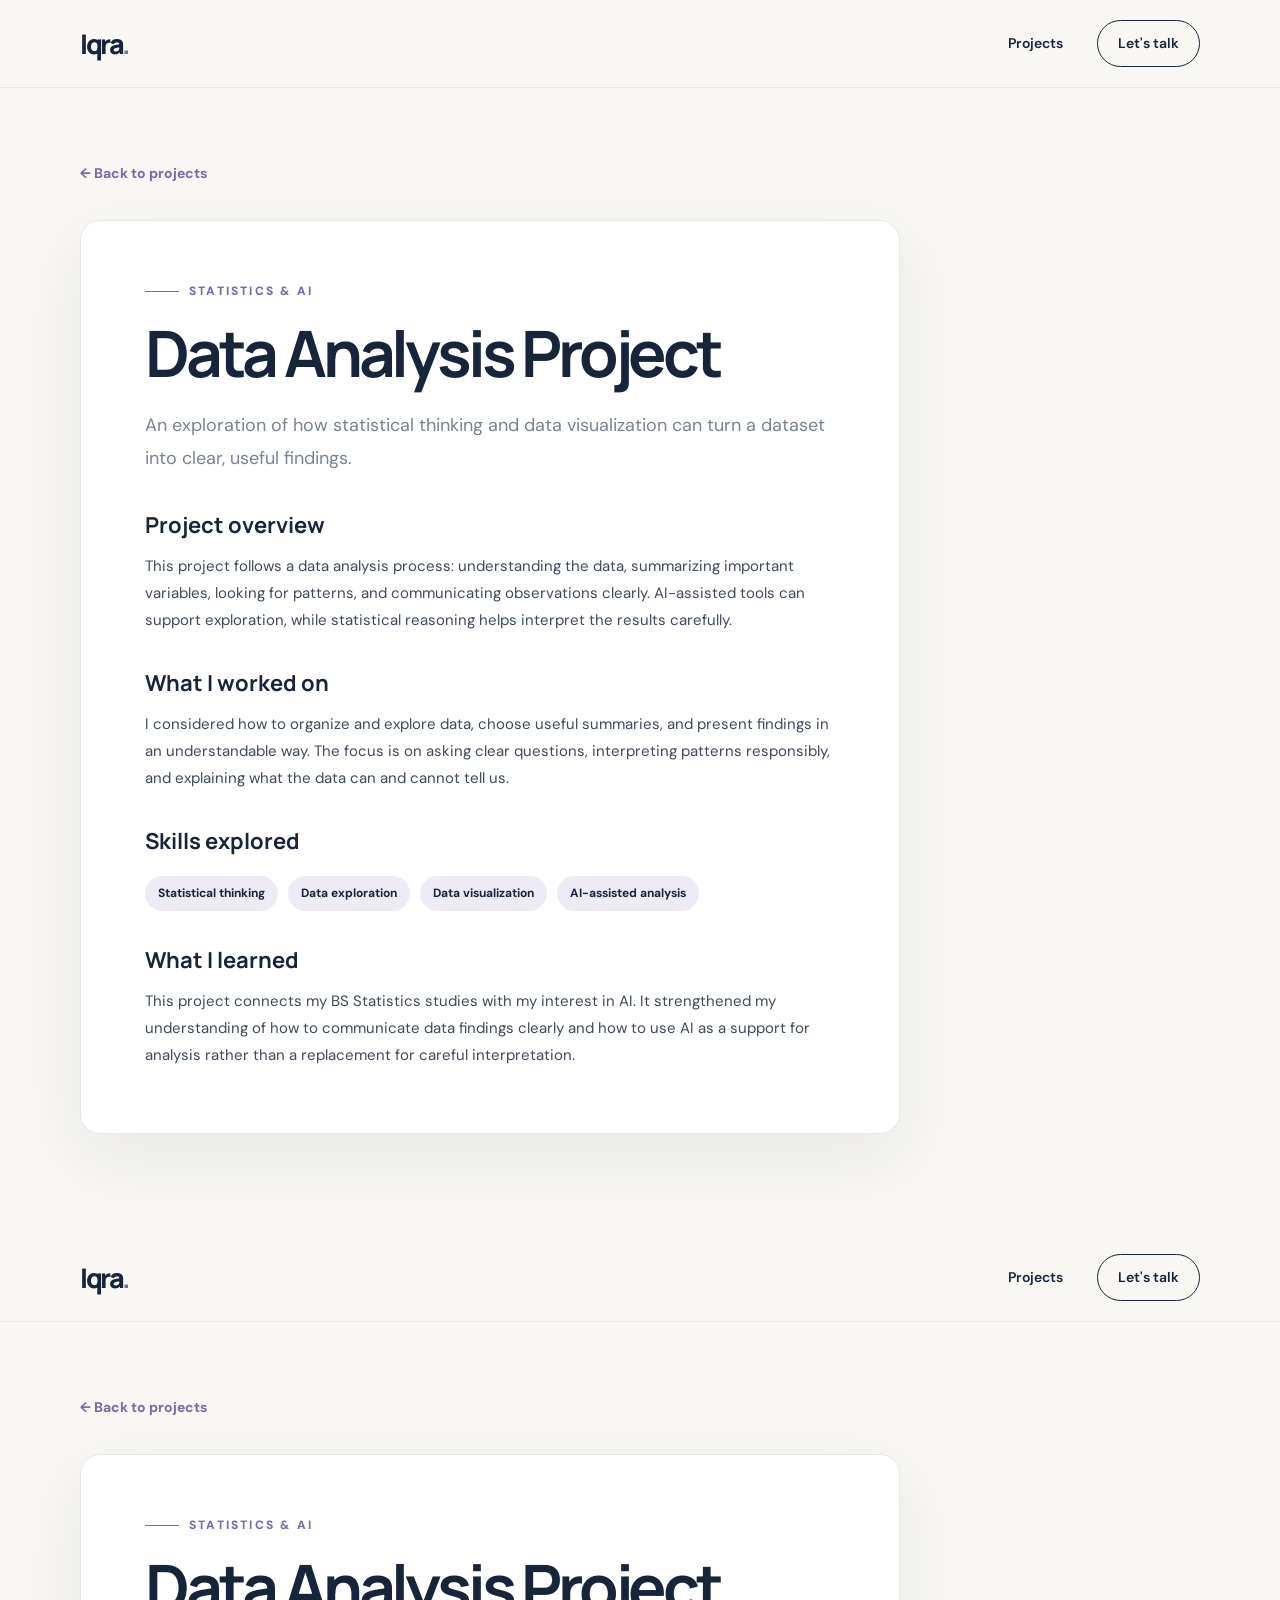
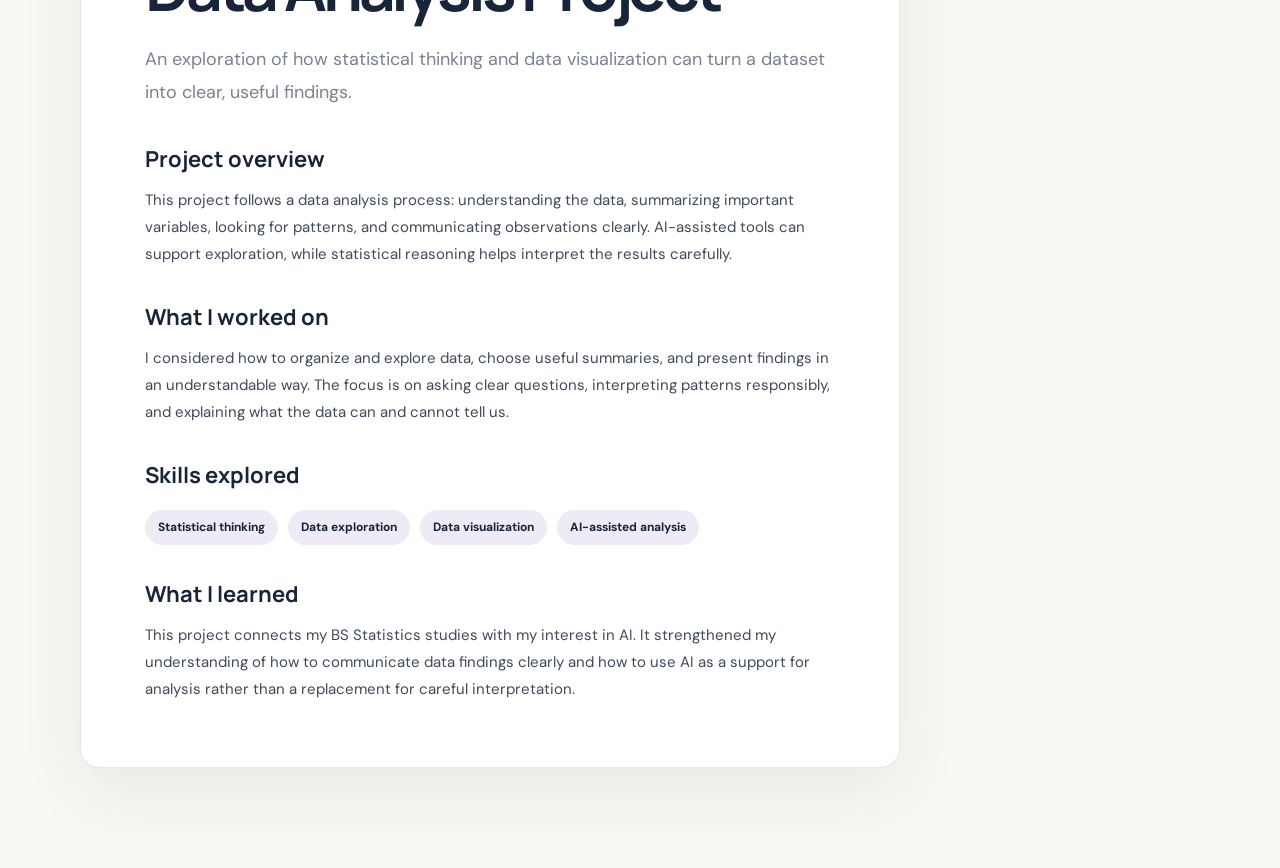
==== data-analysis.html @ e32c8fd0 "Update portfolio website" ====
<!DOCTYPE html>
<html lang="en">
<head>
  <meta charset="UTF-8">
  <meta name="viewport" content="width=device-width, initial-scale=1.0">
  <meta name="description" content="Details about Iqra's statistics and data analysis project.">
  <title>Data Analysis Project | Iqra</title>
  <link rel="preconnect" href="https://fonts.googleapis.com">
  <link rel="preconnect" href="https://fonts.gstatic.com" crossorigin>
  <link href="https://fonts.googleapis.com/css2?family=DM+Sans:wght@400;500;600;700&family=Manrope:wght@600;700;800&display=swap" rel="stylesheet">
  <link rel="stylesheet" href="styles.css">
</head>
<body>
  <header class="header">
    <nav class="nav container" aria-label="Main navigation">
      <a class="logo" href="index.html#home" aria-label="Iqra - Home">
        <span>I</span><span>q</span><span>r</span><span>a</span><b>.</b>
      </a>
      <div class="nav-links">
        <a href="index.html#projects">Projects</a>
        <a class="nav-button" href="index.html#contact">Let's talk</a>
      </div>
    </nav>
  </header>
  <main class="project-detail-section">
    <div class="container">
      <a class="project-back-link" href="index.html#projects">&larr; Back to projects</a>
      <article class="project-detail">
        <p class="eyebrow"><span></span> Statistics &amp; AI</p>
        <h1>Data Analysis Project</h1>
        <p class="project-detail-lead">An exploration of how statistical thinking and data visualization can turn a dataset into clear, useful findings.</p>

        <h2>Project overview</h2>
        <p>This project follows a data analysis process: understanding the data, summarizing important variables, looking for patterns, and communicating observations clearly. AI-assisted tools can support exploration, while statistical reasoning helps interpret the results carefully.</p>

        <h2>What I worked on</h2>
        <p>I considered how to organize and explore data, choose useful summaries, and present findings in an understandable way. The focus is on asking clear questions, interpreting patterns responsibly, and explaining what the data can and cannot tell us.</p>

        <h2>Skills explored</h2>
        <div class="project-tools">
          <span>Statistical thinking</span>
          <span>Data exploration</span>
          <span>Data visualization</span>
          <span>AI-assisted analysis</span>
        </div>

        <h2>What I learned</h2>
        <p>This project connects my BS Statistics studies with my interest in AI. It strengthened my understanding of how to communicate data findings clearly and how to use AI as a support for analysis rather than a replacement for careful interpretation.</p>
      </article>
    </div>
  </main>
</body>
</html>

<!DOCTYPE html>
<html lang="en">
<head>
  <meta charset="UTF-8">
  <meta name="viewport" content="width=device-width, initial-scale=1.0">
  <meta name="description" content="Details about Iqra's statistics and data analysis project.">
  <title>Data Analysis Project | Iqra</title>
  <link rel="preconnect" href="https://fonts.googleapis.com">
  <link rel="preconnect" href="https://fonts.gstatic.com" crossorigin>
  <link href="https://fonts.googleapis.com/css2?family=DM+Sans:wght@400;500;600;700&family=Manrope:wght@600;700;800&display=swap" rel="stylesheet">
  <link rel="stylesheet" href="styles.css">
</head>
<body>
  <header class="header">
    <nav class="nav container" aria-label="Main navigation">
      <a class="logo" href="index.html#home" aria-label="Iqra - Home">
        <span>I</span><span>q</span><span>r</span><span>a</span><b>.</b>
      </a>
      <div class="nav-links">
        <a href="index.html#projects">Projects</a>
        <a class="nav-button" href="index.html#contact">Let's talk</a>
      </div>
    </nav>
  </header>
  <main class="project-detail-section">
    <div class="container">
      <a class="project-back-link" href="index.html#projects">&larr; Back to projects</a>
      <article class="project-detail">
        <p class="eyebrow"><span></span> Statistics &amp; AI</p>
        <h1>Data Analysis Project</h1>
        <p class="project-detail-lead">An exploration of how statistical thinking and data visualization can turn a dataset into clear, useful findings.</p>

        <h2>Project overview</h2>
        <p>This project follows a data analysis process: understanding the data, summarizing important variables, looking for patterns, and communicating observations clearly. AI-assisted tools can support exploration, while statistical reasoning helps interpret the results carefully.</p>

        <h2>What I worked on</h2>
        <p>I considered how to organize and explore data, choose useful summaries, and present findings in an understandable way. The focus is on asking clear questions, interpreting patterns responsibly, and explaining what the data can and cannot tell us.</p>

        <h2>Skills explored</h2>
        <div class="project-tools">
          <span>Statistical thinking</span>
          <span>Data exploration</span>
          <span>Data visualization</span>
          <span>AI-assisted analysis</span>
        </div>

        <h2>What I learned</h2>
        <p>This project connects my BS Statistics studies with my interest in AI. It strengthened my understanding of how to communicate data findings clearly and how to use AI as a support for analysis rather than a replacement for careful interpretation.</p>
      </article>
    </div>
  </main>
</body>
</html>
---- styles.css ----
:root {
  --navy: #17243a;
  --navy-deep: #111d30;
  --purple: #7869a8;
  --purple-light: #a79bc9;
  --cream: #f8f7f3;
  --white: #ffffff;
  --text: #3f4a5a;
  --muted: #798292;
  --line: #e5e7e9;
  --lavender: #eeebf7;
  --lavender-deep: #ddd7ed;
}

* {
  box-sizing: border-box;
  margin: 0;
  padding: 0;
}

html {
  scroll-behavior: smooth;
  scroll-padding-top: 88px;
}

body {
  font-family: "DM Sans", sans-serif;
  color: var(--text);
  background: var(--cream);
  line-height: 1.6;
}

a {
  color: inherit;
  text-decoration: none;
}

.container {
  width: min(1120px, calc(100% - 48px));
  margin-inline: auto;
}

.header {
  height: 88px;
  background: rgba(248, 247, 243, 0.96);
  border-bottom: 1px solid rgba(23, 36, 58, 0.06);
  position: sticky;
  top: 0;
  z-index: 100;
  backdrop-filter: blur(12px);
}

.nav {
  height: 100%;
  display: flex;
  align-items: center;
  justify-content: space-between;
}

.logo {
  font-family: "Manrope", sans-serif;
  font-size: 27px;
  font-weight: 800;
  letter-spacing: -2.5px;
  color: var(--navy);
}

.logo span {
  display: inline-block;
}

.logo b {
  color: var(--purple);
  font-size: 28px;
}

.nav-links {
  display: flex;
  align-items: center;
  gap: 34px;
  font-size: 14px;
  font-weight: 600;
  color: var(--navy);
}

.nav-links > a:not(.nav-button) {
  position: relative;
}

.nav-links > a:not(.nav-button)::after {
  content: "";
  position: absolute;
  left: 0;
  bottom: -7px;
  width: 0;
  height: 2px;
  background: var(--purple);
  transition: width 0.25s ease;
}

.nav-links > a:not(.nav-button):hover::after {
  width: 100%;
}

.nav-button {
  padding: 11px 20px;
  border: 1px solid var(--navy);
  border-radius: 999px;
  transition: 0.25s ease;
}

.nav-button:hover {
  color: var(--white);
  background: var(--navy);
}

.nav-toggle,
.nav-toggle-label {
  display: none;
}

.hero {
  min-height: 650px;
  display: flex;
  align-items: center;
  overflow: hidden;
}

.hero-grid {
  min-height: 650px;
  display: grid;
  grid-template-columns: 54% 46%;
  align-items: center;
}

.hero-content {
  padding: 54px 40px 54px 0;
  position: relative;
  z-index: 2;
}

.eyebrow {
  display: flex;
  align-items: center;
  gap: 10px;
  color: var(--purple);
  font-size: 12px;
  line-height: 1;
  font-weight: 800;
  letter-spacing: 2.2px;
  text-transform: uppercase;
  margin-bottom: 22px;
}

.eyebrow > span {
  width: 34px;
  height: 1px;
  background: var(--purple);
}

h1,
h2,
h3 {
  font-family: "Manrope", sans-serif;
  color: var(--navy);
}

h1 {
  max-width: 580px;
  font-size: clamp(49px, 5.4vw, 74px);
  line-height: 1.06;
  letter-spacing: -4.2px;
  margin-bottom: 24px;
}

h1 em,
h2 em {
  color: var(--purple);
  font-family: Georgia, serif;
  font-weight: 400;
  letter-spacing: -2px;
}

.hero-description {
  max-width: 510px;
  color: var(--muted);
  font-size: 17px;
  line-height: 1.75;
  margin-bottom: 30px;
}

.hero-actions {
  display: flex;
  align-items: center;
  gap: 28px;
}

.button {
  min-height: 52px;
  display: inline-flex;
  align-items: center;
  justify-content: center;
  gap: 20px;
  border-radius: 999px;
  padding: 0 24px;
  font-size: 14px;
  font-weight: 700;
  transition: 0.25s ease;
}

.button svg {
  width: 18px;
  fill: none;
  stroke: currentColor;
  stroke-width: 1.8;
  stroke-linecap: round;
  stroke-linejoin: round;
}

.button-primary {
  color: var(--white);
  background: var(--navy);
  box-shadow: 0 12px 28px rgba(23, 36, 58, 0.12);
}

.button-primary:hover {
  background: var(--purple);
  transform: translateY(-2px);
}

.text-link {
  color: var(--navy);
  font-size: 14px;
  font-weight: 700;
  border-bottom: 1px solid var(--navy);
  padding-bottom: 3px;
}

.text-link span {
  color: var(--purple);
  margin-left: 5px;
}

.hero-meta {
  display: flex;
  align-items: center;
  margin-top: 44px;
}

.hero-meta div {
  min-width: 128px;
  display: grid;
  border-right: 1px solid var(--line);
  padding-right: 24px;
  margin-right: 24px;
}

.hero-meta div:last-child {
  border: 0;
  margin: 0;
}

.hero-meta strong {
  color: var(--navy);
  font-family: "Manrope", sans-serif;
  font-size: 23px;
  line-height: 1;
}

.hero-meta span {
  color: var(--muted);
  font-size: 12px;
  margin-top: 8px;
}

.hero-visual {
  height: 650px;
  position: relative;
  display: grid;
  place-items: center;
  background:
    radial-gradient(circle at 50% 50%, rgba(120, 105, 168, 0.09), transparent 48%);
}

.orbit {
  position: absolute;
  border: 1px solid rgba(120, 105, 168, 0.14);
  border-radius: 50%;
}

.orbit-one {
  width: 500px;
  height: 500px;
}

.orbit-two {
  width: 390px;
  height: 390px;
}

.profile-card {
  width: 330px;
  height: 440px;
  position: relative;
  border-radius: 170px 170px 20px 20px;
  background: linear-gradient(145deg, var(--lavender), #d8d1ea);
  box-shadow: 0 24px 60px rgba(23, 36, 58, 0.12);
  overflow: hidden;
}

.profile-accent {
  width: 290px;
  height: 290px;
  position: absolute;
  right: -95px;
  bottom: -40px;
  border: 1px solid rgba(120, 105, 168, 0.25);
  border-radius: 50%;
  box-shadow: 0 0 0 28px rgba(120, 105, 168, 0.05);
}

.avatar {
  width: 220px;
  height: 220px;
  position: absolute;
  left: 50%;
  top: 78px;
  transform: translateX(-50%);
  display: grid;
  place-items: center;
  border-radius: 50%;
  color: var(--white);
  background: var(--navy);
  border: 10px solid rgba(255, 255, 255, 0.55);
  font-family: "Manrope", sans-serif;
  font-size: 64px;
  font-weight: 800;
  letter-spacing: -5px;
  box-shadow: 0 18px 36px rgba(23, 36, 58, 0.18);
}

.avatar-dots {
  width: 44px;
  height: 44px;
  position: absolute;
  right: -7px;
  bottom: 13px;
  border: 4px solid var(--lavender);
  border-radius: 50%;
  background:
    radial-gradient(circle at 30% 30%, var(--white) 0 4px, transparent 5px),
    var(--purple);
}

.profile-info {
  position: absolute;
  left: 28px;
  bottom: 23px;
  display: grid;
  color: var(--navy);
}

.profile-info span {
  font-size: 10px;
  font-weight: 800;
  letter-spacing: 2px;
  text-transform: uppercase;
}

.profile-info strong {
  font-family: "Manrope", sans-serif;
  font-size: 19px;
  letter-spacing: 2px;
}

.floating-card {
  position: absolute;
  z-index: 3;
  border: 1px solid rgba(23, 36, 58, 0.06);
  background: rgba(255, 255, 255, 0.94);
  box-shadow: 0 18px 45px rgba(23, 36, 58, 0.12);
  backdrop-filter: blur(10px);
}

.chart-card {
  width: 190px;
  right: -20px;
  top: 118px;
  border-radius: 14px;
  padding: 14px 14px 12px;
}

.chart-heading {
  display: flex;
  justify-content: space-between;
  align-items: center;
  color: var(--navy);
  font-size: 9px;
  font-weight: 700;
}

.live-dot {
  display: flex;
  align-items: center;
  gap: 4px;
  color: #5d916d;
  font-size: 8px;
}

.live-dot::before {
  content: "";
  width: 5px;
  height: 5px;
  border-radius: 50%;
  background: #69a77b;
}

.mini-chart {
  height: 70px;
  display: flex;
  align-items: end;
  gap: 7px;
  margin-top: 10px;
  border-bottom: 1px solid var(--line);
}

.mini-chart span {
  width: 14px;
  height: var(--h);
  border-radius: 3px 3px 0 0;
  background: linear-gradient(to top, var(--purple), var(--lavender-deep));
}

.insight-card {
  left: -24px;
  bottom: 118px;
  min-width: 180px;
  display: flex;
  align-items: center;
  gap: 12px;
  border-radius: 12px;
  padding: 11px 14px 11px 11px;
}

.insight-icon {
  width: 38px;
  height: 38px;
  display: grid;
  place-items: center;
  border-radius: 9px;
  background: var(--lavender);
  color: var(--purple);
}

.insight-icon svg {
  width: 20px;
  fill: none;
  stroke: currentColor;
  stroke-width: 1.6;
  stroke-linecap: round;
}

.insight-card div:last-child {
  display: grid;
}

.insight-card small {
  color: var(--muted);
  font-size: 9px;
}

.insight-card strong {
  color: var(--navy);
  font-size: 12px;
}

.section {
  padding: 112px 0;
}

.about {
  background: var(--white);
  border-top: 1px solid var(--line);
  border-bottom: 1px solid var(--line);
}

.section-heading h2 {
  font-size: clamp(38px, 4vw, 54px);
  line-height: 1.12;
  letter-spacing: -3px;
}

.about-grid {
  display: grid;
  grid-template-columns: 48% 52%;
  margin-top: 48px;
  border-top: 1px solid var(--line);
  padding-top: 38px;
}

.about-lead {
  max-width: 500px;
  color: var(--navy);
  font-family: "Manrope", sans-serif;
  font-size: 26px;
  line-height: 1.45;
  font-weight: 700;
  letter-spacing: -1.1px;
}

.about-copy {
  display: grid;
  grid-template-columns: 1fr 1fr;
  gap: 28px;
  color: var(--muted);
  font-size: 15px;
  line-height: 1.8;
  padding-left: 20px;
}

.split-heading {
  display: flex;
  align-items: end;
  justify-content: space-between;
  margin-bottom: 48px;
}

.split-heading > p {
  max-width: 330px;
  color: var(--muted);
  font-size: 14px;
  line-height: 1.75;
  margin-bottom: 6px;
}

.skills-grid {
  display: grid;
  grid-template-columns: repeat(4, 1fr);
  gap: 16px;
}

.skill-card {
  min-height: 310px;
  position: relative;
  border: 1px solid var(--line);
  border-radius: 16px;
  background: var(--white);
  padding: 25px 24px;
  transition: 0.28s ease;
}

.skill-card:hover {
  transform: translateY(-7px);
  box-shadow: 0 18px 40px rgba(23, 36, 58, 0.08);
}

.skill-card.featured {
  background: var(--lavender);
  border-color: var(--lavender);
}

.skill-number {
  position: absolute;
  right: 20px;
  top: 18px;
  color: #babec6;
  font-family: "Manrope", sans-serif;
  font-size: 11px;
  font-weight: 700;
}

.skill-icon {
  width: 48px;
  height: 48px;
  display: grid;
  place-items: center;
  border-radius: 12px;
  color: var(--purple);
  background: var(--lavender);
  margin: 34px 0 35px;
}

.featured .skill-icon {
  background: var(--white);
}

.skill-icon svg {
  width: 24px;
  fill: none;
  stroke: currentColor;
  stroke-width: 1.5;
  stroke-linecap: round;
  stroke-linejoin: round;
}

.skill-card h3 {
  font-size: 17px;
  margin-bottom: 12px;
}

.skill-card p {
  color: var(--muted);
  font-size: 13px;
  line-height: 1.75;
}

.projects {
  background: var(--white);
}

.projects-grid {
  display: grid;
  grid-template-columns: 1fr 1fr;
  gap: 22px;
}

.project-card {
  min-width: 0;
}

.project-link {
  display: block;
  height: 100%;
  border-radius: 16px;
}

.project-link:focus-visible {
  outline: 3px solid var(--purple);
  outline-offset: 5px;
}

.project-preview {
  height: 330px;
  display: grid;
  place-items: center;
  border-radius: 16px;
  overflow: hidden;
}

.preview-one {
  background: #dfe6e4;
}

.preview-two {
  background: #e7e1ee;
}

.preview-window {
  width: 78%;
  height: 235px;
  border-radius: 10px;
  background: var(--white);
  box-shadow: 0 20px 50px rgba(23, 36, 58, 0.14);
  transform: rotate(-2deg);
  overflow: hidden;
}

.window-bar {
  height: 34px;
  display: flex;
  align-items: center;
  gap: 5px;
  border-bottom: 1px solid var(--line);
  padding-left: 12px;
}

.window-bar span {
  width: 6px;
  height: 6px;
  border-radius: 50%;
  background: #d6dae0;
}

.preview-content {
  height: 200px;
  display: flex;
  align-items: center;
  justify-content: space-around;
  padding: 28px;
}

.preview-bars {
  width: 190px;
  height: 130px;
  display: flex;
  align-items: end;
  gap: 12px;
  border-bottom: 1px solid var(--line);
}

.preview-bars span {
  width: 26px;
  height: var(--h);
  border-radius: 5px 5px 0 0;
  background: #7b9a92;
}

.preview-stats {
  display: grid;
  text-align: center;
}

.preview-stats b {
  color: var(--navy);
  font-family: "Manrope", sans-serif;
  font-size: 32px;
}

.preview-stats small {
  color: var(--muted);
  font-size: 9px;
  text-transform: uppercase;
  letter-spacing: 1px;
}

.survey-card {
  width: 260px;
  height: 245px;
  position: relative;
  border-radius: 12px;
  background: var(--white);
  box-shadow: 0 20px 50px rgba(23, 36, 58, 0.14);
  transform: rotate(2deg);
  padding: 24px;
}

.survey-label {
  color: var(--navy);
  font-size: 12px;
  font-weight: 700;
}

.donut {
  width: 130px;
  height: 130px;
  display: grid;
  place-items: center;
  position: absolute;
  left: 22px;
  bottom: 20px;
  border-radius: 50%;
  background: conic-gradient(var(--purple) 0 68%, var(--lavender) 68% 100%);
}

.donut::after {
  content: "";
  width: 88px;
  height: 88px;
  position: absolute;
  border-radius: 50%;
  background: var(--white);
}

.donut div {
  position: relative;
  z-index: 2;
  display: grid;
  text-align: center;
}

.donut strong {
  color: var(--navy);
  font-family: "Manrope", sans-serif;
  font-size: 22px;
}

.donut small {
  color: var(--muted);
  font-size: 8px;
}

.survey-lines {
  width: 75px;
  display: grid;
  gap: 10px;
  position: absolute;
  right: 23px;
  bottom: 48px;
}

.survey-lines span {
  height: 7px;
  border-radius: 4px;
  background: var(--lavender-deep);
}

.survey-lines span:nth-child(2) {
  width: 85%;
}

.survey-lines span:nth-child(3) {
  width: 60%;
}

.project-info {
  display: flex;
  align-items: center;
  justify-content: space-between;
  gap: 12px;
  padding: 20px 4px 0;
}

.project-type {
  color: var(--purple);
  font-size: 10px;
  font-weight: 800;
  letter-spacing: 1.5px;
  text-transform: uppercase;
}

.project-info h3 {
  font-size: 19px;
  margin-top: 5px;
}

.project-arrow {
  width: 42px;
  height: 42px;
  display: grid;
  place-items: center;
  border: 1px solid var(--line);
  border-radius: 50%;
  color: var(--navy);
  transition: 0.25s ease;
}

.project-link:hover .project-arrow {
  color: var(--white);
  background: var(--navy);
  border-color: var(--navy);
  transform: rotate(45deg);
}

.project-detail-section {
  min-height: calc(100vh - 88px);
  padding: 72px 0 100px;
}

.project-back-link {
  display: inline-flex;
  align-items: center;
  gap: 9px;
  color: var(--purple);
  font-size: 14px;
  font-weight: 700;
  margin-bottom: 36px;
}

.project-back-link:hover {
  color: var(--navy);
}

.project-detail {
  max-width: 820px;
  padding: clamp(28px, 6vw, 64px);
  border: 1px solid var(--line);
  border-radius: 20px;
  background: var(--white);
  box-shadow: 0 24px 70px rgba(23, 36, 58, 0.07);
}

.project-detail h1 {
  font-size: clamp(38px, 6vw, 64px);
  margin-bottom: 22px;
}

.project-detail-lead {
  color: var(--muted);
  font-size: 18px;
  line-height: 1.8;
  margin-bottom: 34px;
}

.project-detail h2 {
  font-size: 22px;
  margin: 32px 0 10px;
}

.project-detail p:not(.eyebrow):not(.project-detail-lead) {
  color: var(--text);
  font-size: 15px;
  line-height: 1.8;
}

.project-detail .project-tools {
  display: flex;
  flex-wrap: wrap;
  gap: 10px;
  margin-top: 16px;
}

.project-tools span {
  padding: 8px 13px;
  border-radius: 999px;
  background: var(--lavender);
  color: var(--navy);
  font-size: 12px;
  font-weight: 700;
}

.education-grid {
  display: grid;
  grid-template-columns: 44% 56%;
}

.timeline {
  padding-top: 10px;
}

.timeline-item {
  display: grid;
  grid-template-columns: 18px 90px 1fr;
  gap: 18px;
  position: relative;
  border-top: 1px solid var(--line);
  padding: 32px 0 38px;
}

.timeline-marker {
  width: 10px;
  height: 10px;
  border: 2px solid var(--purple);
  border-radius: 50%;
  margin-top: 7px;
  background: var(--cream);
  box-shadow: 0 0 0 5px var(--lavender);
}

.timeline-year {
  color: var(--purple);
  font-size: 11px;
  font-weight: 800;
  text-transform: uppercase;
  letter-spacing: 1px;
  margin-top: 5px;
}

.timeline-content h3 {
  font-size: 18px;
  margin-bottom: 10px;
}

.timeline-content p {
  max-width: 410px;
  color: var(--muted);
  font-size: 14px;
  line-height: 1.75;
}

.contact {
  background: var(--navy);
  color: var(--white);
  padding: 78px 0;
}

.contact-inner {
  display: flex;
  align-items: center;
  justify-content: space-between;
}

.eyebrow.light {
  color: var(--purple-light);
}

.eyebrow.light > span {
  background: var(--purple-light);
}

.contact h2 {
  color: var(--white);
  font-size: clamp(38px, 4vw, 54px);
  line-height: 1.12;
  letter-spacing: -3px;
}

.contact h2 em {
  color: var(--purple-light);
}

.button-light {
  color: var(--navy);
  background: var(--white);
}

.button-light:hover {
  background: var(--lavender);
  transform: translateY(-2px);
}

.footer {
  background: var(--navy-deep);
  color: #adb4bf;
}

.footer-inner {
  min-height: 100px;
  display: flex;
  align-items: center;
  justify-content: space-between;
}

.footer-logo {
  color: var(--white);
  font-size: 22px;
}

.footer p,
.back-to-top {
  font-size: 12px;
}

.back-to-top {
  color: var(--purple-light);
}

@media (max-width: 980px) {
  .nav-links {
    gap: 20px;
  }

  .hero-grid {
    grid-template-columns: 58% 42%;
  }

  .profile-card {
    width: 290px;
  }

  .chart-card {
    right: -8px;
  }

  .insight-card {
    left: -10px;
  }

  .skills-grid {
    grid-template-columns: 1fr 1fr;
  }

  .about-grid {
    grid-template-columns: 43% 57%;
  }

  .about-copy {
    grid-template-columns: 1fr;
  }
}

@media (max-width: 760px) {
  .container {
    width: min(100% - 36px, 1120px);
  }

  .header {
    height: 72px;
  }

  .nav-toggle-label {
    width: 38px;
    height: 38px;
    display: flex;
    flex-direction: column;
    align-items: center;
    justify-content: center;
    gap: 5px;
    cursor: pointer;
  }

  .nav-toggle-label span {
    width: 20px;
    height: 2px;
    background: var(--navy);
    transition: 0.25s ease;
  }

  .nav-links {
    height: 0;
    position: absolute;
    left: 0;
    right: 0;
    top: 72px;
    display: flex;
    flex-direction: column;
    align-items: stretch;
    gap: 0;
    overflow: hidden;
    background: var(--cream);
    border-bottom: 1px solid var(--line);
    transition: height 0.3s ease;
  }

  .nav-links a {
    padding: 14px 18px;
  }

  .nav-links .nav-button {
    border-radius: 0;
    border: 0;
    border-top: 1px solid var(--line);
  }

  .nav-toggle:checked ~ .nav-links {
    height: 248px;
  }

  .nav-toggle:checked ~ .nav-toggle-label span:first-child {
    transform: translateY(7px) rotate(45deg);
  }

  .nav-toggle:checked ~ .nav-toggle-label span:nth-child(2) {
    opacity: 0;
  }

  .nav-toggle:checked ~ .nav-toggle-label span:last-child {
    transform: translateY(-7px) rotate(-45deg);
  }

  .hero,
  .hero-grid {
    min-height: auto;
  }

  .hero-grid {
    grid-template-columns: 1fr;
  }

  .hero-content {
    padding: 74px 0 30px;
  }

  h1 {
    max-width: 500px;
    font-size: clamp(45px, 13vw, 64px);
  }

  .hero-visual {
    height: 520px;
  }

  .profile-card {
    width: 290px;
    height: 390px;
  }

  .avatar {
    top: 58px;
  }

  .orbit-one {
    width: 430px;
    height: 430px;
  }

  .orbit-two {
    width: 340px;
    height: 340px;
  }

  .chart-card {
    right: 0;
  }

  .insight-card {
    left: 0;
  }

  .section {
    padding: 80px 0;
  }

  .about-grid,
  .education-grid {
    grid-template-columns: 1fr;
  }

  .about-copy {
    padding: 32px 0 0;
  }

  .split-heading {
    display: grid;
    gap: 24px;
  }

  .projects-grid {
    grid-template-columns: 1fr;
  }

  .education-grid {
    gap: 42px;
  }

  .contact-inner {
    align-items: flex-start;
    flex-direction: column;
    gap: 35px;
  }
}

@media (max-width: 520px) {
  .container {
    width: calc(100% - 32px);
  }

  h1 {
    letter-spacing: -3px;
  }

  .hero-description {
    font-size: 15px;
  }

  .hero-actions {
    align-items: flex-start;
    flex-direction: column;
    gap: 18px;
  }

  .hero-meta {
    width: 100%;
  }

  .hero-meta div {
    min-width: 0;
    flex: 1;
    padding-right: 12px;
    margin-right: 12px;
  }

  .hero-meta strong {
    font-size: 20px;
  }

  .hero-visual {
    height: 480px;
  }

  .profile-card {
    width: 250px;
    height: 350px;
  }

  .avatar {
    width: 180px;
    height: 180px;
    top: 55px;
    font-size: 52px;
  }

  .chart-card {
    width: 150px;
    right: -7px;
    top: 72px;
  }

  .mini-chart {
    height: 58px;
    gap: 5px;
  }

  .mini-chart span {
    width: 12px;
  }

  .insight-card {
    min-width: 160px;
    left: -7px;
    bottom: 75px;
  }

  .orbit-one {
    width: 360px;
    height: 360px;
  }

  .orbit-two {
    width: 300px;
    height: 300px;
  }

  .section-heading h2,
  .contact h2 {
    letter-spacing: -2px;
  }

  .about-lead {
    font-size: 22px;
  }

  .skills-grid {
    grid-template-columns: 1fr;
  }

  .skill-card {
    min-height: 260px;
  }

  .project-preview {
    height: 280px;
  }

  .preview-window {
    width: 88%;
  }

  .survey-card {
    transform: scale(0.9) rotate(2deg);
  }

  .timeline-item {
    grid-template-columns: 16px 72px 1fr;
    gap: 10px;
  }

  .timeline-content h3 {
    font-size: 16px;
  }

  .footer-inner {
    min-height: 130px;
    flex-wrap: wrap;
  }

  .footer p {
    order: 3;
    width: 100%;
  }
}
---- styles.css ----
:root {
  --navy: #17243a;
  --navy-deep: #111d30;
  --purple: #7869a8;
  --purple-light: #a79bc9;
  --cream: #f8f7f3;
  --white: #ffffff;
  --text: #3f4a5a;
  --muted: #798292;
  --line: #e5e7e9;
  --lavender: #eeebf7;
  --lavender-deep: #ddd7ed;
}

* {
  box-sizing: border-box;
  margin: 0;
  padding: 0;
}

html {
  scroll-behavior: smooth;
  scroll-padding-top: 88px;
}

body {
  font-family: "DM Sans", sans-serif;
  color: var(--text);
  background: var(--cream);
  line-height: 1.6;
}

a {
  color: inherit;
  text-decoration: none;
}

.container {
  width: min(1120px, calc(100% - 48px));
  margin-inline: auto;
}

.header {
  height: 88px;
  background: rgba(248, 247, 243, 0.96);
  border-bottom: 1px solid rgba(23, 36, 58, 0.06);
  position: sticky;
  top: 0;
  z-index: 100;
  backdrop-filter: blur(12px);
}

.nav {
  height: 100%;
  display: flex;
  align-items: center;
  justify-content: space-between;
}

.logo {
  font-family: "Manrope", sans-serif;
  font-size: 27px;
  font-weight: 800;
  letter-spacing: -2.5px;
  color: var(--navy);
}

.logo span {
  display: inline-block;
}

.logo b {
  color: var(--purple);
  font-size: 28px;
}

.nav-links {
  display: flex;
  align-items: center;
  gap: 34px;
  font-size: 14px;
  font-weight: 600;
  color: var(--navy);
}

.nav-links > a:not(.nav-button) {
  position: relative;
}

.nav-links > a:not(.nav-button)::after {
  content: "";
  position: absolute;
  left: 0;
  bottom: -7px;
  width: 0;
  height: 2px;
  background: var(--purple);
  transition: width 0.25s ease;
}

.nav-links > a:not(.nav-button):hover::after {
  width: 100%;
}

.nav-button {
  padding: 11px 20px;
  border: 1px solid var(--navy);
  border-radius: 999px;
  transition: 0.25s ease;
}

.nav-button:hover {
  color: var(--white);
  background: var(--navy);
}

.nav-toggle,
.nav-toggle-label {
  display: none;
}

.hero {
  min-height: 650px;
  display: flex;
  align-items: center;
  overflow: hidden;
}

.hero-grid {
  min-height: 650px;
  display: grid;
  grid-template-columns: 54% 46%;
  align-items: center;
}

.hero-content {
  padding: 54px 40px 54px 0;
  position: relative;
  z-index: 2;
}

.eyebrow {
  display: flex;
  align-items: center;
  gap: 10px;
  color: var(--purple);
  font-size: 12px;
  line-height: 1;
  font-weight: 800;
  letter-spacing: 2.2px;
  text-transform: uppercase;
  margin-bottom: 22px;
}

.eyebrow > span {
  width: 34px;
  height: 1px;
  background: var(--purple);
}

h1,
h2,
h3 {
  font-family: "Manrope", sans-serif;
  color: var(--navy);
}

h1 {
  max-width: 580px;
  font-size: clamp(49px, 5.4vw, 74px);
  line-height: 1.06;
  letter-spacing: -4.2px;
  margin-bottom: 24px;
}

h1 em,
h2 em {
  color: var(--purple);
  font-family: Georgia, serif;
  font-weight: 400;
  letter-spacing: -2px;
}

.hero-description {
  max-width: 510px;
  color: var(--muted);
  font-size: 17px;
  line-height: 1.75;
  margin-bottom: 30px;
}

.hero-actions {
  display: flex;
  align-items: center;
  gap: 28px;
}

.button {
  min-height: 52px;
  display: inline-flex;
  align-items: center;
  justify-content: center;
  gap: 20px;
  border-radius: 999px;
  padding: 0 24px;
  font-size: 14px;
  font-weight: 700;
  transition: 0.25s ease;
}

.button svg {
  width: 18px;
  fill: none;
  stroke: currentColor;
  stroke-width: 1.8;
  stroke-linecap: round;
  stroke-linejoin: round;
}

.button-primary {
  color: var(--white);
  background: var(--navy);
  box-shadow: 0 12px 28px rgba(23, 36, 58, 0.12);
}

.button-primary:hover {
  background: var(--purple);
  transform: translateY(-2px);
}

.text-link {
  color: var(--navy);
  font-size: 14px;
  font-weight: 700;
  border-bottom: 1px solid var(--navy);
  padding-bottom: 3px;
}

.text-link span {
  color: var(--purple);
  margin-left: 5px;
}

.hero-meta {
  display: flex;
  align-items: center;
  margin-top: 44px;
}

.hero-meta div {
  min-width: 128px;
  display: grid;
  border-right: 1px solid var(--line);
  padding-right: 24px;
  margin-right: 24px;
}

.hero-meta div:last-child {
  border: 0;
  margin: 0;
}

.hero-meta strong {
  color: var(--navy);
  font-family: "Manrope", sans-serif;
  font-size: 23px;
  line-height: 1;
}

.hero-meta span {
  color: var(--muted);
  font-size: 12px;
  margin-top: 8px;
}

.hero-visual {
  height: 650px;
  position: relative;
  display: grid;
  place-items: center;
  background:
    radial-gradient(circle at 50% 50%, rgba(120, 105, 168, 0.09), transparent 48%);
}

.orbit {
  position: absolute;
  border: 1px solid rgba(120, 105, 168, 0.14);
  border-radius: 50%;
}

.orbit-one {
  width: 500px;
  height: 500px;
}

.orbit-two {
  width: 390px;
  height: 390px;
}

.profile-card {
  width: 330px;
  height: 440px;
  position: relative;
  border-radius: 170px 170px 20px 20px;
  background: linear-gradient(145deg, var(--lavender), #d8d1ea);
  box-shadow: 0 24px 60px rgba(23, 36, 58, 0.12);
  overflow: hidden;
}

.profile-accent {
  width: 290px;
  height: 290px;
  position: absolute;
  right: -95px;
  bottom: -40px;
  border: 1px solid rgba(120, 105, 168, 0.25);
  border-radius: 50%;
  box-shadow: 0 0 0 28px rgba(120, 105, 168, 0.05);
}

.avatar {
  width: 220px;
  height: 220px;
  position: absolute;
  left: 50%;
  top: 78px;
  transform: translateX(-50%);
  display: grid;
  place-items: center;
  border-radius: 50%;
  color: var(--white);
  background: var(--navy);
  border: 10px solid rgba(255, 255, 255, 0.55);
  font-family: "Manrope", sans-serif;
  font-size: 64px;
  font-weight: 800;
  letter-spacing: -5px;
  box-shadow: 0 18px 36px rgba(23, 36, 58, 0.18);
}

.avatar-dots {
  width: 44px;
  height: 44px;
  position: absolute;
  right: -7px;
  bottom: 13px;
  border: 4px solid var(--lavender);
  border-radius: 50%;
  background:
    radial-gradient(circle at 30% 30%, var(--white) 0 4px, transparent 5px),
    var(--purple);
}

.profile-info {
  position: absolute;
  left: 28px;
  bottom: 23px;
  display: grid;
  color: var(--navy);
}

.profile-info span {
  font-size: 10px;
  font-weight: 800;
  letter-spacing: 2px;
  text-transform: uppercase;
}

.profile-info strong {
  font-family: "Manrope", sans-serif;
  font-size: 19px;
  letter-spacing: 2px;
}

.floating-card {
  position: absolute;
  z-index: 3;
  border: 1px solid rgba(23, 36, 58, 0.06);
  background: rgba(255, 255, 255, 0.94);
  box-shadow: 0 18px 45px rgba(23, 36, 58, 0.12);
  backdrop-filter: blur(10px);
}

.chart-card {
  width: 190px;
  right: -20px;
  top: 118px;
  border-radius: 14px;
  padding: 14px 14px 12px;
}

.chart-heading {
  display: flex;
  justify-content: space-between;
  align-items: center;
  color: var(--navy);
  font-size: 9px;
  font-weight: 700;
}

.live-dot {
  display: flex;
  align-items: center;
  gap: 4px;
  color: #5d916d;
  font-size: 8px;
}

.live-dot::before {
  content: "";
  width: 5px;
  height: 5px;
  border-radius: 50%;
  background: #69a77b;
}

.mini-chart {
  height: 70px;
  display: flex;
  align-items: end;
  gap: 7px;
  margin-top: 10px;
  border-bottom: 1px solid var(--line);
}

.mini-chart span {
  width: 14px;
  height: var(--h);
  border-radius: 3px 3px 0 0;
  background: linear-gradient(to top, var(--purple), var(--lavender-deep));
}

.insight-card {
  left: -24px;
  bottom: 118px;
  min-width: 180px;
  display: flex;
  align-items: center;
  gap: 12px;
  border-radius: 12px;
  padding: 11px 14px 11px 11px;
}

.insight-icon {
  width: 38px;
  height: 38px;
  display: grid;
  place-items: center;
  border-radius: 9px;
  background: var(--lavender);
  color: var(--purple);
}

.insight-icon svg {
  width: 20px;
  fill: none;
  stroke: currentColor;
  stroke-width: 1.6;
  stroke-linecap: round;
}

.insight-card div:last-child {
  display: grid;
}

.insight-card small {
  color: var(--muted);
  font-size: 9px;
}

.insight-card strong {
  color: var(--navy);
  font-size: 12px;
}

.section {
  padding: 112px 0;
}

.about {
  background: var(--white);
  border-top: 1px solid var(--line);
  border-bottom: 1px solid var(--line);
}

.section-heading h2 {
  font-size: clamp(38px, 4vw, 54px);
  line-height: 1.12;
  letter-spacing: -3px;
}

.about-grid {
  display: grid;
  grid-template-columns: 48% 52%;
  margin-top: 48px;
  border-top: 1px solid var(--line);
  padding-top: 38px;
}

.about-lead {
  max-width: 500px;
  color: var(--navy);
  font-family: "Manrope", sans-serif;
  font-size: 26px;
  line-height: 1.45;
  font-weight: 700;
  letter-spacing: -1.1px;
}

.about-copy {
  display: grid;
  grid-template-columns: 1fr 1fr;
  gap: 28px;
  color: var(--muted);
  font-size: 15px;
  line-height: 1.8;
  padding-left: 20px;
}

.split-heading {
  display: flex;
  align-items: end;
  justify-content: space-between;
  margin-bottom: 48px;
}

.split-heading > p {
  max-width: 330px;
  color: var(--muted);
  font-size: 14px;
  line-height: 1.75;
  margin-bottom: 6px;
}

.skills-grid {
  display: grid;
  grid-template-columns: repeat(4, 1fr);
  gap: 16px;
}

.skill-card {
  min-height: 310px;
  position: relative;
  border: 1px solid var(--line);
  border-radius: 16px;
  background: var(--white);
  padding: 25px 24px;
  transition: 0.28s ease;
}

.skill-card:hover {
  transform: translateY(-7px);
  box-shadow: 0 18px 40px rgba(23, 36, 58, 0.08);
}

.skill-card.featured {
  background: var(--lavender);
  border-color: var(--lavender);
}

.skill-number {
  position: absolute;
  right: 20px;
  top: 18px;
  color: #babec6;
  font-family: "Manrope", sans-serif;
  font-size: 11px;
  font-weight: 700;
}

.skill-icon {
  width: 48px;
  height: 48px;
  display: grid;
  place-items: center;
  border-radius: 12px;
  color: var(--purple);
  background: var(--lavender);
  margin: 34px 0 35px;
}

.featured .skill-icon {
  background: var(--white);
}

.skill-icon svg {
  width: 24px;
  fill: none;
  stroke: currentColor;
  stroke-width: 1.5;
  stroke-linecap: round;
  stroke-linejoin: round;
}

.skill-card h3 {
  font-size: 17px;
  margin-bottom: 12px;
}

.skill-card p {
  color: var(--muted);
  font-size: 13px;
  line-height: 1.75;
}

.projects {
  background: var(--white);
}

.projects-grid {
  display: grid;
  grid-template-columns: 1fr 1fr;
  gap: 22px;
}

.project-card {
  min-width: 0;
}

.project-link {
  display: block;
  height: 100%;
  border-radius: 16px;
}

.project-link:focus-visible {
  outline: 3px solid var(--purple);
  outline-offset: 5px;
}

.project-preview {
  height: 330px;
  display: grid;
  place-items: center;
  border-radius: 16px;
  overflow: hidden;
}

.preview-one {
  background: #dfe6e4;
}

.preview-two {
  background: #e7e1ee;
}

.preview-window {
  width: 78%;
  height: 235px;
  border-radius: 10px;
  background: var(--white);
  box-shadow: 0 20px 50px rgba(23, 36, 58, 0.14);
  transform: rotate(-2deg);
  overflow: hidden;
}

.window-bar {
  height: 34px;
  display: flex;
  align-items: center;
  gap: 5px;
  border-bottom: 1px solid var(--line);
  padding-left: 12px;
}

.window-bar span {
  width: 6px;
  height: 6px;
  border-radius: 50%;
  background: #d6dae0;
}

.preview-content {
  height: 200px;
  display: flex;
  align-items: center;
  justify-content: space-around;
  padding: 28px;
}

.preview-bars {
  width: 190px;
  height: 130px;
  display: flex;
  align-items: end;
  gap: 12px;
  border-bottom: 1px solid var(--line);
}

.preview-bars span {
  width: 26px;
  height: var(--h);
  border-radius: 5px 5px 0 0;
  background: #7b9a92;
}

.preview-stats {
  display: grid;
  text-align: center;
}

.preview-stats b {
  color: var(--navy);
  font-family: "Manrope", sans-serif;
  font-size: 32px;
}

.preview-stats small {
  color: var(--muted);
  font-size: 9px;
  text-transform: uppercase;
  letter-spacing: 1px;
}

.survey-card {
  width: 260px;
  height: 245px;
  position: relative;
  border-radius: 12px;
  background: var(--white);
  box-shadow: 0 20px 50px rgba(23, 36, 58, 0.14);
  transform: rotate(2deg);
  padding: 24px;
}

.survey-label {
  color: var(--navy);
  font-size: 12px;
  font-weight: 700;
}

.donut {
  width: 130px;
  height: 130px;
  display: grid;
  place-items: center;
  position: absolute;
  left: 22px;
  bottom: 20px;
  border-radius: 50%;
  background: conic-gradient(var(--purple) 0 68%, var(--lavender) 68% 100%);
}

.donut::after {
  content: "";
  width: 88px;
  height: 88px;
  position: absolute;
  border-radius: 50%;
  background: var(--white);
}

.donut div {
  position: relative;
  z-index: 2;
  display: grid;
  text-align: center;
}

.donut strong {
  color: var(--navy);
  font-family: "Manrope", sans-serif;
  font-size: 22px;
}

.donut small {
  color: var(--muted);
  font-size: 8px;
}

.survey-lines {
  width: 75px;
  display: grid;
  gap: 10px;
  position: absolute;
  right: 23px;
  bottom: 48px;
}

.survey-lines span {
  height: 7px;
  border-radius: 4px;
  background: var(--lavender-deep);
}

.survey-lines span:nth-child(2) {
  width: 85%;
}

.survey-lines span:nth-child(3) {
  width: 60%;
}

.project-info {
  display: flex;
  align-items: center;
  justify-content: space-between;
  gap: 12px;
  padding: 20px 4px 0;
}

.project-type {
  color: var(--purple);
  font-size: 10px;
  font-weight: 800;
  letter-spacing: 1.5px;
  text-transform: uppercase;
}

.project-info h3 {
  font-size: 19px;
  margin-top: 5px;
}

.project-arrow {
  width: 42px;
  height: 42px;
  display: grid;
  place-items: center;
  border: 1px solid var(--line);
  border-radius: 50%;
  color: var(--navy);
  transition: 0.25s ease;
}

.project-link:hover .project-arrow {
  color: var(--white);
  background: var(--navy);
  border-color: var(--navy);
  transform: rotate(45deg);
}

.project-detail-section {
  min-height: calc(100vh - 88px);
  padding: 72px 0 100px;
}

.project-back-link {
  display: inline-flex;
  align-items: center;
  gap: 9px;
  color: var(--purple);
  font-size: 14px;
  font-weight: 700;
  margin-bottom: 36px;
}

.project-back-link:hover {
  color: var(--navy);
}

.project-detail {
  max-width: 820px;
  padding: clamp(28px, 6vw, 64px);
  border: 1px solid var(--line);
  border-radius: 20px;
  background: var(--white);
  box-shadow: 0 24px 70px rgba(23, 36, 58, 0.07);
}

.project-detail h1 {
  font-size: clamp(38px, 6vw, 64px);
  margin-bottom: 22px;
}

.project-detail-lead {
  color: var(--muted);
  font-size: 18px;
  line-height: 1.8;
  margin-bottom: 34px;
}

.project-detail h2 {
  font-size: 22px;
  margin: 32px 0 10px;
}

.project-detail p:not(.eyebrow):not(.project-detail-lead) {
  color: var(--text);
  font-size: 15px;
  line-height: 1.8;
}

.project-detail .project-tools {
  display: flex;
  flex-wrap: wrap;
  gap: 10px;
  margin-top: 16px;
}

.project-tools span {
  padding: 8px 13px;
  border-radius: 999px;
  background: var(--lavender);
  color: var(--navy);
  font-size: 12px;
  font-weight: 700;
}

.education-grid {
  display: grid;
  grid-template-columns: 44% 56%;
}

.timeline {
  padding-top: 10px;
}

.timeline-item {
  display: grid;
  grid-template-columns: 18px 90px 1fr;
  gap: 18px;
  position: relative;
  border-top: 1px solid var(--line);
  padding: 32px 0 38px;
}

.timeline-marker {
  width: 10px;
  height: 10px;
  border: 2px solid var(--purple);
  border-radius: 50%;
  margin-top: 7px;
  background: var(--cream);
  box-shadow: 0 0 0 5px var(--lavender);
}

.timeline-year {
  color: var(--purple);
  font-size: 11px;
  font-weight: 800;
  text-transform: uppercase;
  letter-spacing: 1px;
  margin-top: 5px;
}

.timeline-content h3 {
  font-size: 18px;
  margin-bottom: 10px;
}

.timeline-content p {
  max-width: 410px;
  color: var(--muted);
  font-size: 14px;
  line-height: 1.75;
}

.contact {
  background: var(--navy);
  color: var(--white);
  padding: 78px 0;
}

.contact-inner {
  display: flex;
  align-items: center;
  justify-content: space-between;
}

.eyebrow.light {
  color: var(--purple-light);
}

.eyebrow.light > span {
  background: var(--purple-light);
}

.contact h2 {
  color: var(--white);
  font-size: clamp(38px, 4vw, 54px);
  line-height: 1.12;
  letter-spacing: -3px;
}

.contact h2 em {
  color: var(--purple-light);
}

.button-light {
  color: var(--navy);
  background: var(--white);
}

.button-light:hover {
  background: var(--lavender);
  transform: translateY(-2px);
}

.footer {
  background: var(--navy-deep);
  color: #adb4bf;
}

.footer-inner {
  min-height: 100px;
  display: flex;
  align-items: center;
  justify-content: space-between;
}

.footer-logo {
  color: var(--white);
  font-size: 22px;
}

.footer p,
.back-to-top {
  font-size: 12px;
}

.back-to-top {
  color: var(--purple-light);
}

@media (max-width: 980px) {
  .nav-links {
    gap: 20px;
  }

  .hero-grid {
    grid-template-columns: 58% 42%;
  }

  .profile-card {
    width: 290px;
  }

  .chart-card {
    right: -8px;
  }

  .insight-card {
    left: -10px;
  }

  .skills-grid {
    grid-template-columns: 1fr 1fr;
  }

  .about-grid {
    grid-template-columns: 43% 57%;
  }

  .about-copy {
    grid-template-columns: 1fr;
  }
}

@media (max-width: 760px) {
  .container {
    width: min(100% - 36px, 1120px);
  }

  .header {
    height: 72px;
  }

  .nav-toggle-label {
    width: 38px;
    height: 38px;
    display: flex;
    flex-direction: column;
    align-items: center;
    justify-content: center;
    gap: 5px;
    cursor: pointer;
  }

  .nav-toggle-label span {
    width: 20px;
    height: 2px;
    background: var(--navy);
    transition: 0.25s ease;
  }

  .nav-links {
    height: 0;
    position: absolute;
    left: 0;
    right: 0;
    top: 72px;
    display: flex;
    flex-direction: column;
    align-items: stretch;
    gap: 0;
    overflow: hidden;
    background: var(--cream);
    border-bottom: 1px solid var(--line);
    transition: height 0.3s ease;
  }

  .nav-links a {
    padding: 14px 18px;
  }

  .nav-links .nav-button {
    border-radius: 0;
    border: 0;
    border-top: 1px solid var(--line);
  }

  .nav-toggle:checked ~ .nav-links {
    height: 248px;
  }

  .nav-toggle:checked ~ .nav-toggle-label span:first-child {
    transform: translateY(7px) rotate(45deg);
  }

  .nav-toggle:checked ~ .nav-toggle-label span:nth-child(2) {
    opacity: 0;
  }

  .nav-toggle:checked ~ .nav-toggle-label span:last-child {
    transform: translateY(-7px) rotate(-45deg);
  }

  .hero,
  .hero-grid {
    min-height: auto;
  }

  .hero-grid {
    grid-template-columns: 1fr;
  }

  .hero-content {
    padding: 74px 0 30px;
  }

  h1 {
    max-width: 500px;
    font-size: clamp(45px, 13vw, 64px);
  }

  .hero-visual {
    height: 520px;
  }

  .profile-card {
    width: 290px;
    height: 390px;
  }

  .avatar {
    top: 58px;
  }

  .orbit-one {
    width: 430px;
    height: 430px;
  }

  .orbit-two {
    width: 340px;
    height: 340px;
  }

  .chart-card {
    right: 0;
  }

  .insight-card {
    left: 0;
  }

  .section {
    padding: 80px 0;
  }

  .about-grid,
  .education-grid {
    grid-template-columns: 1fr;
  }

  .about-copy {
    padding: 32px 0 0;
  }

  .split-heading {
    display: grid;
    gap: 24px;
  }

  .projects-grid {
    grid-template-columns: 1fr;
  }

  .education-grid {
    gap: 42px;
  }

  .contact-inner {
    align-items: flex-start;
    flex-direction: column;
    gap: 35px;
  }
}

@media (max-width: 520px) {
  .container {
    width: calc(100% - 32px);
  }

  h1 {
    letter-spacing: -3px;
  }

  .hero-description {
    font-size: 15px;
  }

  .hero-actions {
    align-items: flex-start;
    flex-direction: column;
    gap: 18px;
  }

  .hero-meta {
    width: 100%;
  }

  .hero-meta div {
    min-width: 0;
    flex: 1;
    padding-right: 12px;
    margin-right: 12px;
  }

  .hero-meta strong {
    font-size: 20px;
  }

  .hero-visual {
    height: 480px;
  }

  .profile-card {
    width: 250px;
    height: 350px;
  }

  .avatar {
    width: 180px;
    height: 180px;
    top: 55px;
    font-size: 52px;
  }

  .chart-card {
    width: 150px;
    right: -7px;
    top: 72px;
  }

  .mini-chart {
    height: 58px;
    gap: 5px;
  }

  .mini-chart span {
    width: 12px;
  }

  .insight-card {
    min-width: 160px;
    left: -7px;
    bottom: 75px;
  }

  .orbit-one {
    width: 360px;
    height: 360px;
  }

  .orbit-two {
    width: 300px;
    height: 300px;
  }

  .section-heading h2,
  .contact h2 {
    letter-spacing: -2px;
  }

  .about-lead {
    font-size: 22px;
  }

  .skills-grid {
    grid-template-columns: 1fr;
  }

  .skill-card {
    min-height: 260px;
  }

  .project-preview {
    height: 280px;
  }

  .preview-window {
    width: 88%;
  }

  .survey-card {
    transform: scale(0.9) rotate(2deg);
  }

  .timeline-item {
    grid-template-columns: 16px 72px 1fr;
    gap: 10px;
  }

  .timeline-content h3 {
    font-size: 16px;
  }

  .footer-inner {
    min-height: 130px;
    flex-wrap: wrap;
  }

  .footer p {
    order: 3;
    width: 100%;
  }
}
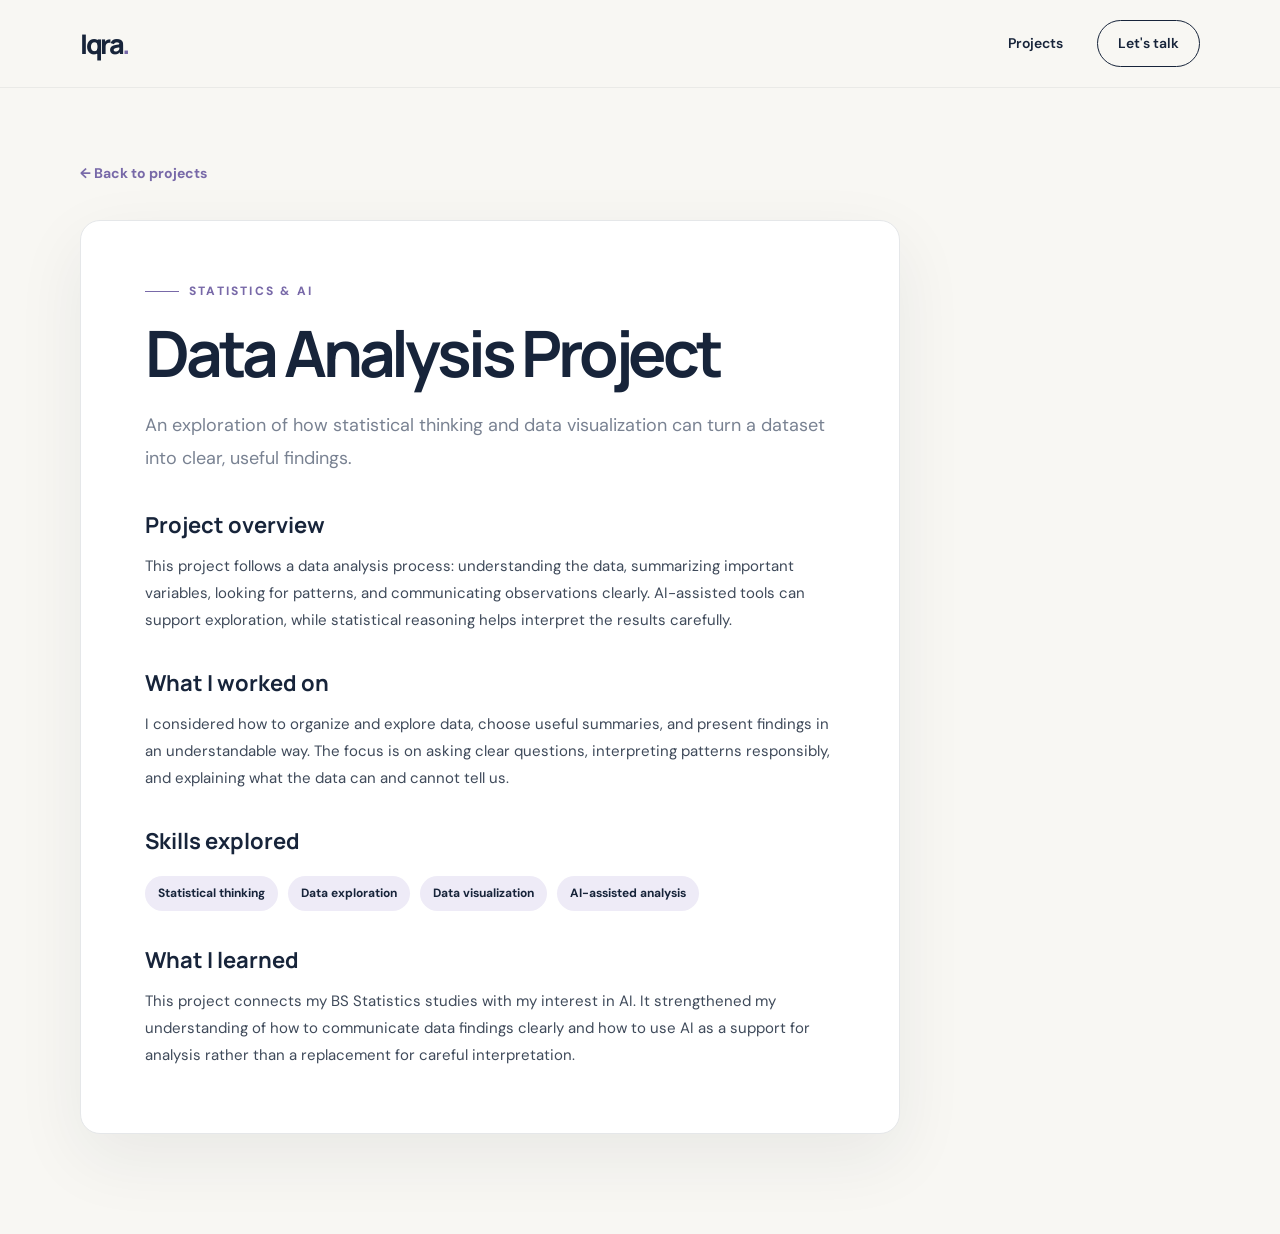
==== commit 33f1551a: "Add files via upload" ====
--- a/data-analysis.html
+++ b/data-analysis.html
@@ -1,107 +1,53 @@
-<!DOCTYPE html>
-<html lang="en">
-<head>
-  <meta charset="UTF-8">
-  <meta name="viewport" content="width=device-width, initial-scale=1.0">
-  <meta name="description" content="Details about Iqra's statistics and data analysis project.">
-  <title>Data Analysis Project | Iqra</title>
-  <link rel="preconnect" href="https://fonts.googleapis.com">
-  <link rel="preconnect" href="https://fonts.gstatic.com" crossorigin>
-  <link href="https://fonts.googleapis.com/css2?family=DM+Sans:wght@400;500;600;700&family=Manrope:wght@600;700;800&display=swap" rel="stylesheet">
-  <link rel="stylesheet" href="styles.css">
-</head>
-<body>
-  <header class="header">
-    <nav class="nav container" aria-label="Main navigation">
-      <a class="logo" href="index.html#home" aria-label="Iqra - Home">
-        <span>I</span><span>q</span><span>r</span><span>a</span><b>.</b>
-      </a>
-      <div class="nav-links">
-        <a href="index.html#projects">Projects</a>
-        <a class="nav-button" href="index.html#contact">Let's talk</a>
-      </div>
-    </nav>
-  </header>
-  <main class="project-detail-section">
-    <div class="container">
-      <a class="project-back-link" href="index.html#projects">&larr; Back to projects</a>
-      <article class="project-detail">
-        <p class="eyebrow"><span></span> Statistics &amp; AI</p>
-        <h1>Data Analysis Project</h1>
-        <p class="project-detail-lead">An exploration of how statistical thinking and data visualization can turn a dataset into clear, useful findings.</p>
-
-        <h2>Project overview</h2>
-        <p>This project follows a data analysis process: understanding the data, summarizing important variables, looking for patterns, and communicating observations clearly. AI-assisted tools can support exploration, while statistical reasoning helps interpret the results carefully.</p>
-
-        <h2>What I worked on</h2>
-        <p>I considered how to organize and explore data, choose useful summaries, and present findings in an understandable way. The focus is on asking clear questions, interpreting patterns responsibly, and explaining what the data can and cannot tell us.</p>
-
-        <h2>Skills explored</h2>
-        <div class="project-tools">
-          <span>Statistical thinking</span>
-          <span>Data exploration</span>
-          <span>Data visualization</span>
-          <span>AI-assisted analysis</span>
-        </div>
-
-        <h2>What I learned</h2>
-        <p>This project connects my BS Statistics studies with my interest in AI. It strengthened my understanding of how to communicate data findings clearly and how to use AI as a support for analysis rather than a replacement for careful interpretation.</p>
-      </article>
-    </div>
-  </main>
-</body>
-</html>
-
-<!DOCTYPE html>
-<html lang="en">
-<head>
-  <meta charset="UTF-8">
-  <meta name="viewport" content="width=device-width, initial-scale=1.0">
-  <meta name="description" content="Details about Iqra's statistics and data analysis project.">
-  <title>Data Analysis Project | Iqra</title>
-  <link rel="preconnect" href="https://fonts.googleapis.com">
-  <link rel="preconnect" href="https://fonts.gstatic.com" crossorigin>
-  <link href="https://fonts.googleapis.com/css2?family=DM+Sans:wght@400;500;600;700&family=Manrope:wght@600;700;800&display=swap" rel="stylesheet">
-  <link rel="stylesheet" href="styles.css">
-</head>
-<body>
-  <header class="header">
-    <nav class="nav container" aria-label="Main navigation">
-      <a class="logo" href="index.html#home" aria-label="Iqra - Home">
-        <span>I</span><span>q</span><span>r</span><span>a</span><b>.</b>
-      </a>
-      <div class="nav-links">
-        <a href="index.html#projects">Projects</a>
-        <a class="nav-button" href="index.html#contact">Let's talk</a>
-      </div>
-    </nav>
-  </header>
-  <main class="project-detail-section">
-    <div class="container">
-      <a class="project-back-link" href="index.html#projects">&larr; Back to projects</a>
-      <article class="project-detail">
-        <p class="eyebrow"><span></span> Statistics &amp; AI</p>
-        <h1>Data Analysis Project</h1>
-        <p class="project-detail-lead">An exploration of how statistical thinking and data visualization can turn a dataset into clear, useful findings.</p>
-
-        <h2>Project overview</h2>
-        <p>This project follows a data analysis process: understanding the data, summarizing important variables, looking for patterns, and communicating observations clearly. AI-assisted tools can support exploration, while statistical reasoning helps interpret the results carefully.</p>
-
-        <h2>What I worked on</h2>
-        <p>I considered how to organize and explore data, choose useful summaries, and present findings in an understandable way. The focus is on asking clear questions, interpreting patterns responsibly, and explaining what the data can and cannot tell us.</p>
-
-        <h2>Skills explored</h2>
-        <div class="project-tools">
-          <span>Statistical thinking</span>
-          <span>Data exploration</span>
-          <span>Data visualization</span>
-          <span>AI-assisted analysis</span>
-        </div>
-
-        <h2>What I learned</h2>
-        <p>This project connects my BS Statistics studies with my interest in AI. It strengthened my understanding of how to communicate data findings clearly and how to use AI as a support for analysis rather than a replacement for careful interpretation.</p>
-      </article>
-    </div>
-  </main>
-</body>
-</html>
+<!DOCTYPE html>
+<html lang="en">
+<head>
+  <meta charset="UTF-8">
+  <meta name="viewport" content="width=device-width, initial-scale=1.0">
+  <meta name="description" content="Details about Iqra's statistics and data analysis project.">
+  <title>Data Analysis Project | Iqra</title>
+  <link rel="preconnect" href="https://fonts.googleapis.com">
+  <link rel="preconnect" href="https://fonts.gstatic.com" crossorigin>
+  <link href="https://fonts.googleapis.com/css2?family=DM+Sans:wght@400;500;600;700&family=Manrope:wght@600;700;800&display=swap" rel="stylesheet">
+  <link rel="stylesheet" href="styles.css">
+</head>
+<body>
+  <header class="header">
+    <nav class="nav container" aria-label="Main navigation">
+      <a class="logo" href="index.html#home" aria-label="Iqra - Home">
+        <span>I</span><span>q</span><span>r</span><span>a</span><b>.</b>
+      </a>
+      <div class="nav-links">
+        <a href="index.html#projects">Projects</a>
+        <a class="nav-button" href="index.html#contact">Let's talk</a>
+      </div>
+    </nav>
+  </header>
+  <main class="project-detail-section">
+    <div class="container">
+      <a class="project-back-link" href="index.html#projects">&larr; Back to projects</a>
+      <article class="project-detail">
+        <p class="eyebrow"><span></span> Statistics &amp; AI</p>
+        <h1>Data Analysis Project</h1>
+        <p class="project-detail-lead">An exploration of how statistical thinking and data visualization can turn a dataset into clear, useful findings.</p>
+
+        <h2>Project overview</h2>
+        <p>This project follows a data analysis process: understanding the data, summarizing important variables, looking for patterns, and communicating observations clearly. AI-assisted tools can support exploration, while statistical reasoning helps interpret the results carefully.</p>
+
+        <h2>What I worked on</h2>
+        <p>I considered how to organize and explore data, choose useful summaries, and present findings in an understandable way. The focus is on asking clear questions, interpreting patterns responsibly, and explaining what the data can and cannot tell us.</p>
+
+        <h2>Skills explored</h2>
+        <div class="project-tools">
+          <span>Statistical thinking</span>
+          <span>Data exploration</span>
+          <span>Data visualization</span>
+          <span>AI-assisted analysis</span>
+        </div>
+
+        <h2>What I learned</h2>
+        <p>This project connects my BS Statistics studies with my interest in AI. It strengthened my understanding of how to communicate data findings clearly and how to use AI as a support for analysis rather than a replacement for careful interpretation.</p>
+      </article>
+    </div>
+  </main>
+</body>
+</html>
